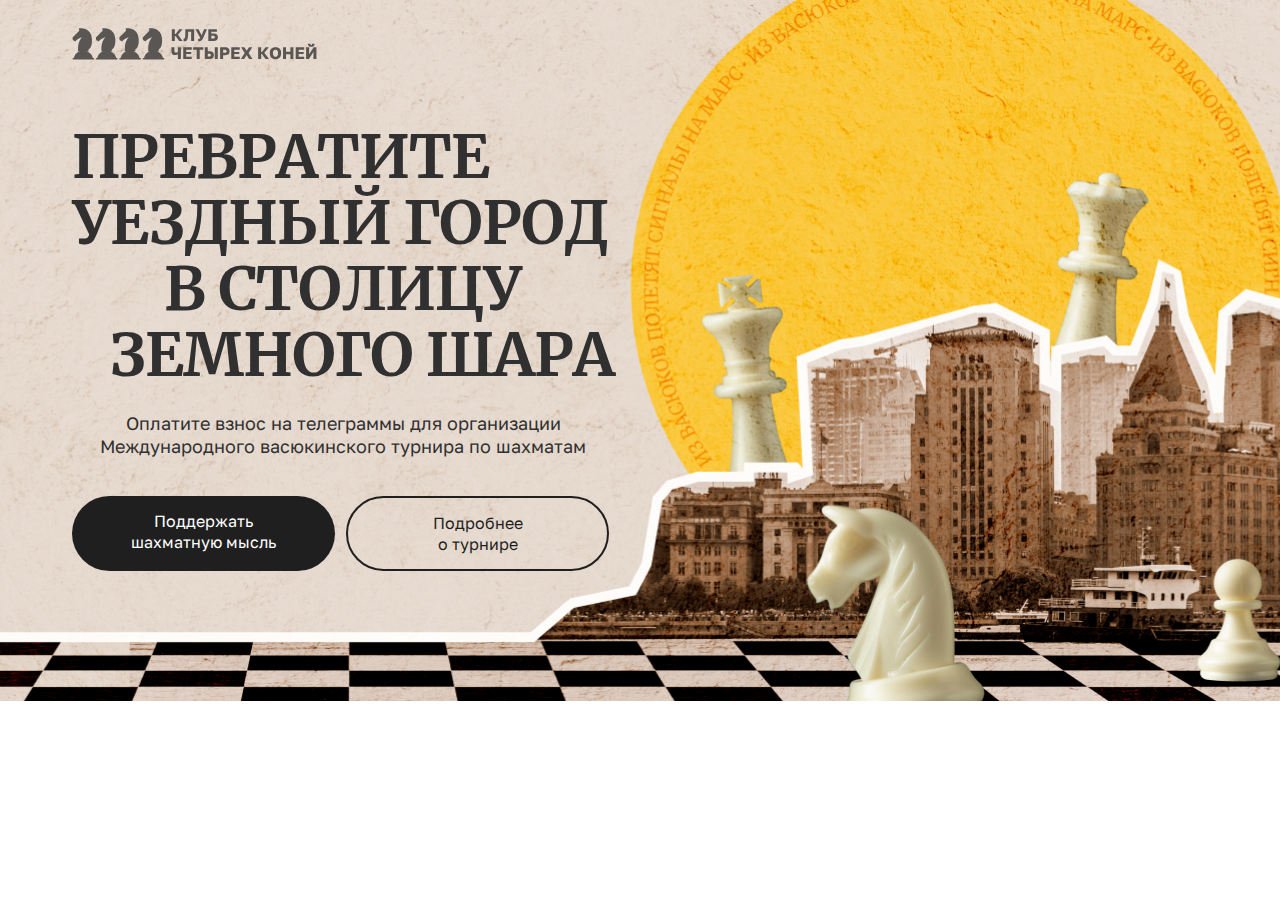
==== src/index.html @ bca8ee53 "Initial commit: project setup; Hero section developed" ====
<!doctype html>
<html lang="ru">
<head>
    <meta charset="UTF-8">
    <meta name="viewport"
          content="width=device-width, initial-scale=1.0">
    <meta http-equiv="X-UA-Compatible" content="ie=edge">
    <title>Клуб четырёх коней</title>

    <link rel="shortcut icon" href="./img/icons/favicon.ico" type="image/x-icon">
    <link rel="stylesheet" href="./css/normalize.css">
    <link rel="stylesheet" href="./css/style.css">
</head>
<body>
<main class="main">
    <section class="hero">
       <div class="container">
           <img class="hero__logo logo" src="./img/icons/logo.svg" alt="Логотип" width="246" height="36">

           <div class="hero__wrapper">
               <div class="hero__info">
                   <h1 class="hero__title">
                       Превратите уездный город<br><span class="hero__title_shift">в столицу<br>земного шара</span>
                   </h1>

                   <p class="hero__text">
                       Оплатите взнос на телеграммы для организации Международного васюкинского турнира по шахматам
                   </p>
               </div>

               <div class="hero__links">
                   <a href="#" class="btn btn_filled">
                       Поддержать шахматную мысль
                   </a>
                   <a href="#" class="btn btn_outlined">
                       Подробнее о турнире
                   </a>
               </div>
           </div>
       </div>
    </section>
    
    <section class="events"></section>
    
    <section class="plans"></section>
    
    <section class="participants"></section>
</main>

<footer class="footer"></footer>
</body>
</html>
---- src/css/style.css ----
/* ============================== VARIABLES ============================== */
:root {
    /* container */
    --container__max: 1366px;
    --container__padding: 72px;

    /* font */
    --font__fam: 'Golos Text';
    --font__size: 20px;
    --font__weight: 400;
    --line-height: 1.2;

    /* colors */
    --text_main: hsl(0, 0%, 19%);
    --black: hsl(0, 0%, 12%);
    --black_intense: hsl(0, 0%, 0%);
    --white: hsl(0, 0%, 100%);
    --yellow: hsl(44, 96%, 65%);
    --yellow_intense: hsl(44, 96%, 55%);

    /* transition */
    --short: .2s;
}


/* ============================== FONTS ============================== */
/* Golos Text */
@font-face {
    font-display: swap;
    font-family: 'Golos Text';
    font-style: normal;
    font-weight: 400;
    src: url('../fonts/GolosText_Regular.woff2') format('woff2');
}

@font-face {
    font-display: swap;
    font-family: 'Golos Text';
    font-style: normal;
    font-weight: 500;
    src: url('../fonts/GolosText_Medium.woff2') format('woff2');
}

@font-face {
    font-display: swap;
    font-family: 'Golos Text';
    font-style: normal;
    font-weight: 600;
    src: url('../fonts/GolosText_SemiBold.woff2') format('woff2');
}

@font-face {
    font-display: swap;
    font-family: 'Golos Text';
    font-style: normal;
    font-weight: 700;
    src: url('../fonts/GolosText_Bold.woff2') format('woff2');
}

/* Merriweather */
@font-face {
    font-display: swap;
    font-family: 'Merriweather';
    font-style: normal;
    font-weight: 400;
    src: url('../fonts/Merriweather_Regular.woff2') format('woff2');
}

@font-face {
    font-display: swap;
    font-family: 'Merriweather';
    font-style: normal;
    font-weight: 700;
    src: url('../fonts/Merriweather_Bold.woff2') format('woff2');
}


/* ============================== GENERAL ============================== */
html {
    -webkit-box-sizing: border-box;
    box-sizing: border-box;
    font-family: var(--font__fam), sans-serif, Arial;
    font-size: var(--font__size);
    font-weight: var(--font__weight);
    line-height: var(--line-height);
}

body {
    min-width: 320px;
    color: var(--text_main);
    background-color: var(--white);
}

h1,
p {
    margin-top: 0;
}

a {
    color: inherit;
    text-decoration: none;
}

img,
svg {
    max-width: 100%;
    height: auto;
}

*,
*::before,
*::after {
    box-sizing: border-box;
    -webkit-box-sizing: border-box;
}

::-moz-selection {
    background-color: var(--yellow);
}

::selection {
    background-color: var(--yellow);
}

.container {
    max-width: var(--container__max);
    margin: 0 auto;
    padding-left: var(--container__padding);
    padding-right: var(--container__padding);
}

.logo {
    display: block;
    width: 246px;
    height: 36px;
}

.btn {
    display: inline-block;
    max-width: 263px;
    border-radius: 66px;
    padding: 15px 49px;
    font-size: 16px;
    line-height: 1.3;
    text-align: center;
    transition: color var(--short) ease-in-out, background-color var(--short) ease-in-out;
    outline: none;
    cursor: pointer;
}

.btn_filled {
    color: var(--white);
    background-color: var(--black);
}

.btn_filled:focus-visible,
.btn_filled:hover {
    color: var(--black);
    background-color: var(--yellow);
}

.btn_filled:active {
    background-color: var(--yellow_intense);
}

.btn_outlined {
    border: 2px solid var(--black);
    color: var(--black);
    background-color: transparent;
}

.btn_outlined:focus-visible,
.btn_outlined:hover {
    color: var(--white);
    background-color: var(--black);
}

.btn_outlined:active {
    background-color: var(--black_intense);
}


/* ============================== HERO ============================== */
.hero {
    padding-top: 26px;
    padding-bottom: 130px;
    background: transparent url('../img/hero.jpeg') no-repeat center / cover;
}

.hero__logo {
    margin-bottom: 62px;
}

.hero__wrapper {
    max-width: 542px;
}

.hero__info {
    margin-bottom: 37px;
}

.hero__title {
    margin-bottom: 24px;
    font-family: 'Merriweather';
    font-size: 60px;
    line-height: 1.1;
    letter-spacing: -1px;
    text-transform: uppercase;
}

.hero__title_shift {
    display: flex;
    justify-content: end;
    text-indent: 55px;
}

.hero__text {
    font-size: 18px;
    line-height: 1.3;
    text-align: center;
}

.hero__links {
    display: flex;
    gap: 11px;
}
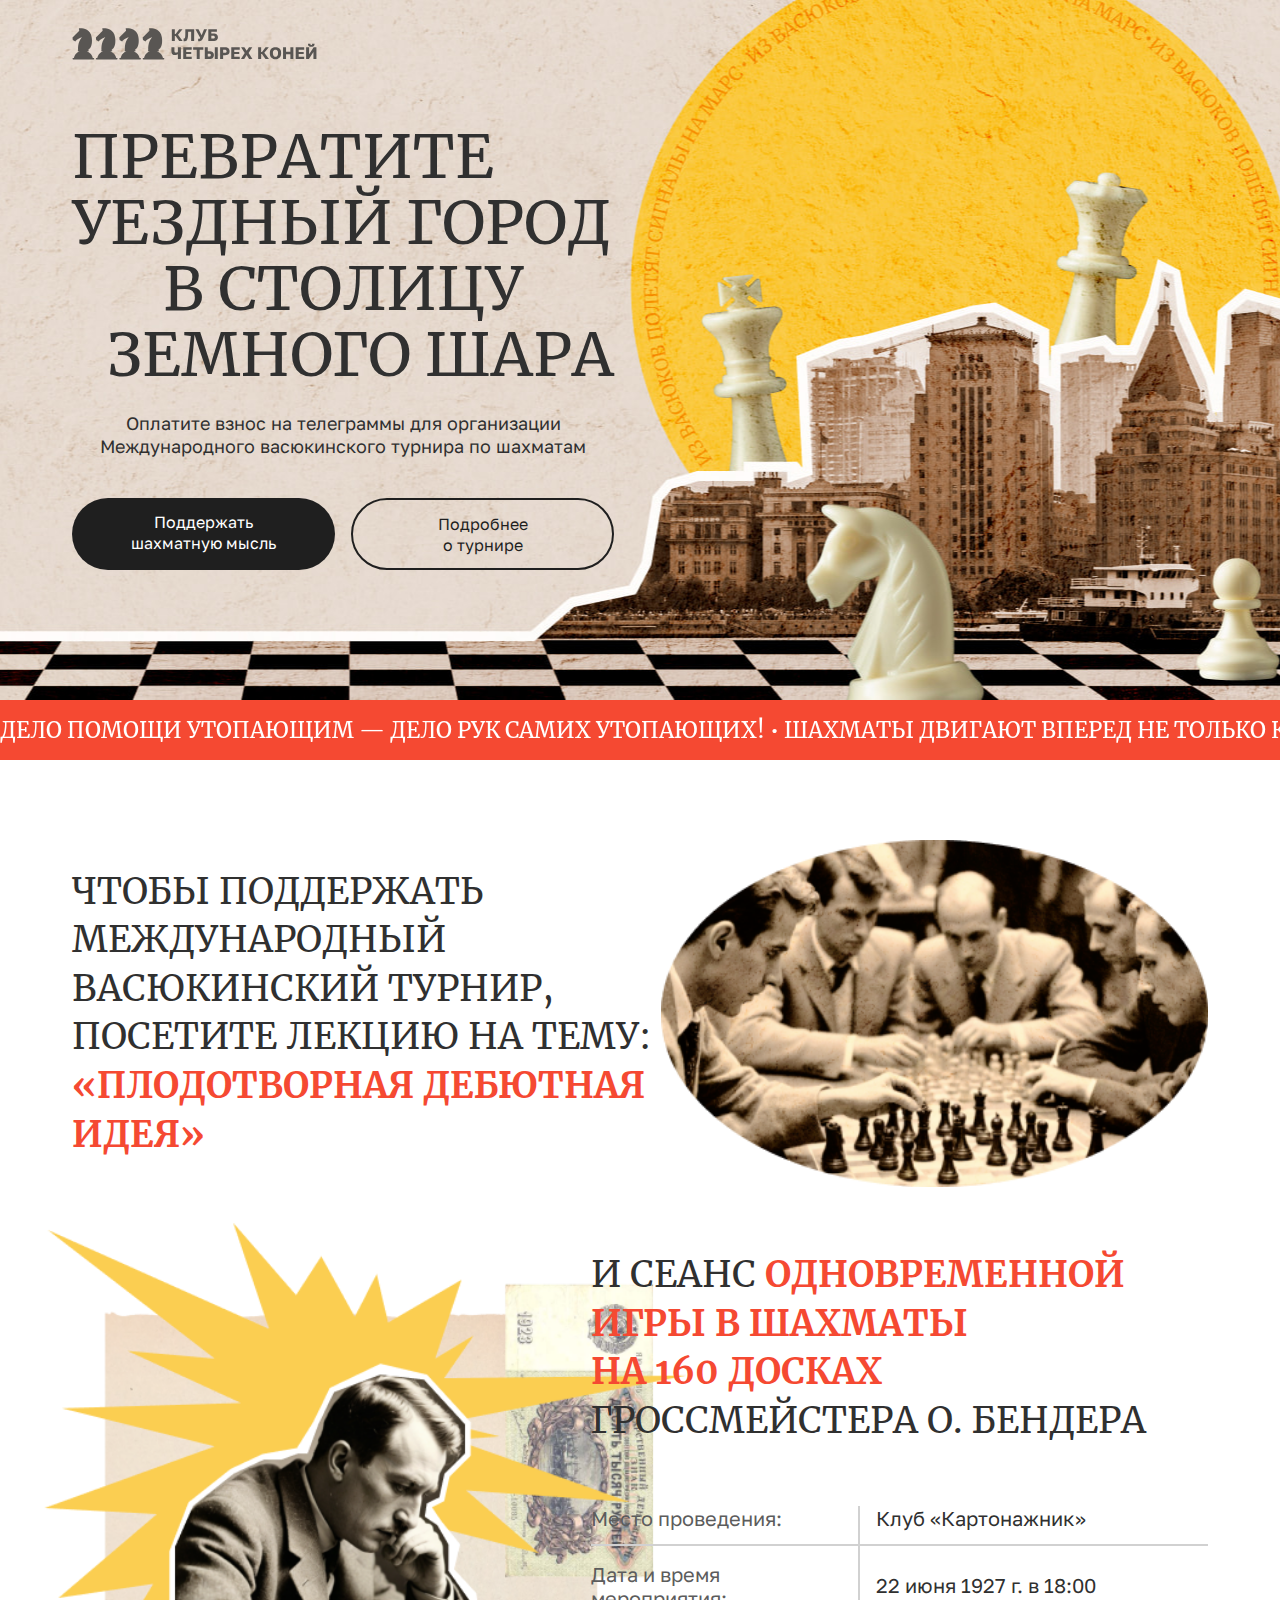
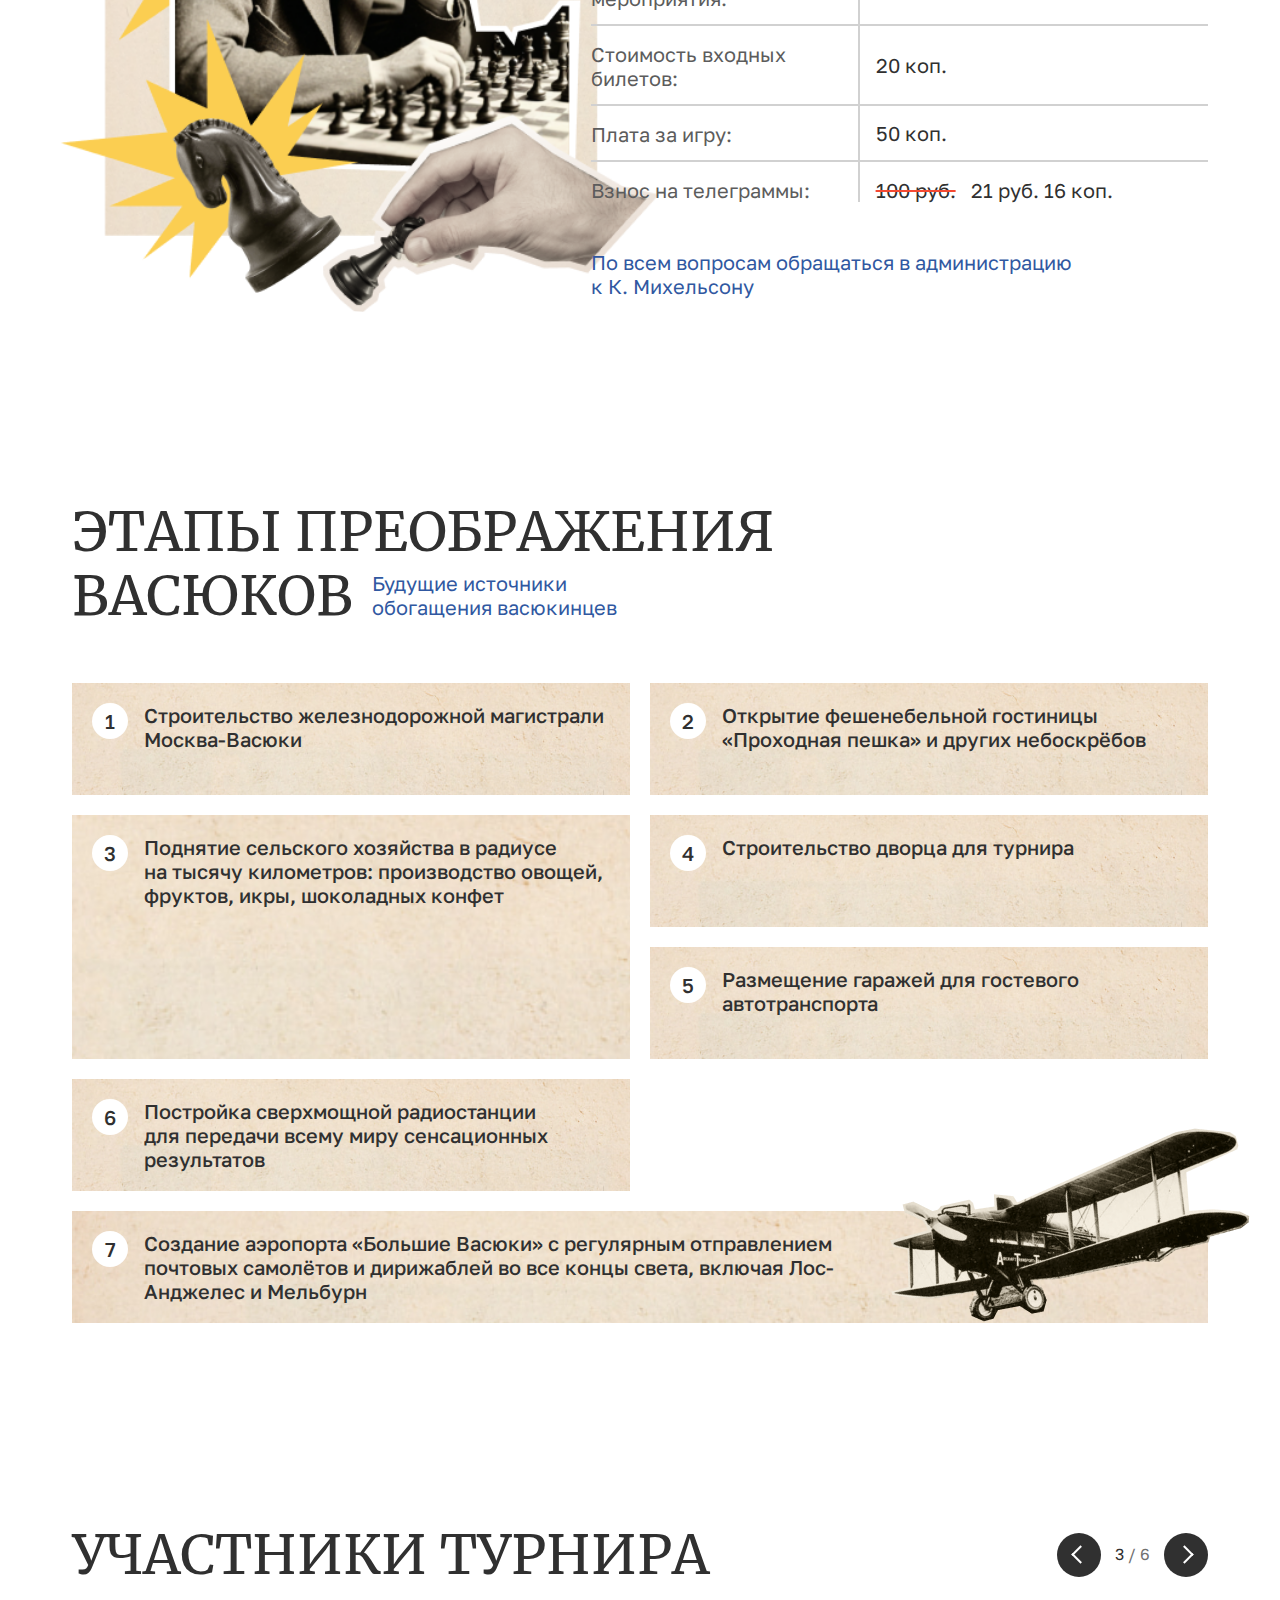
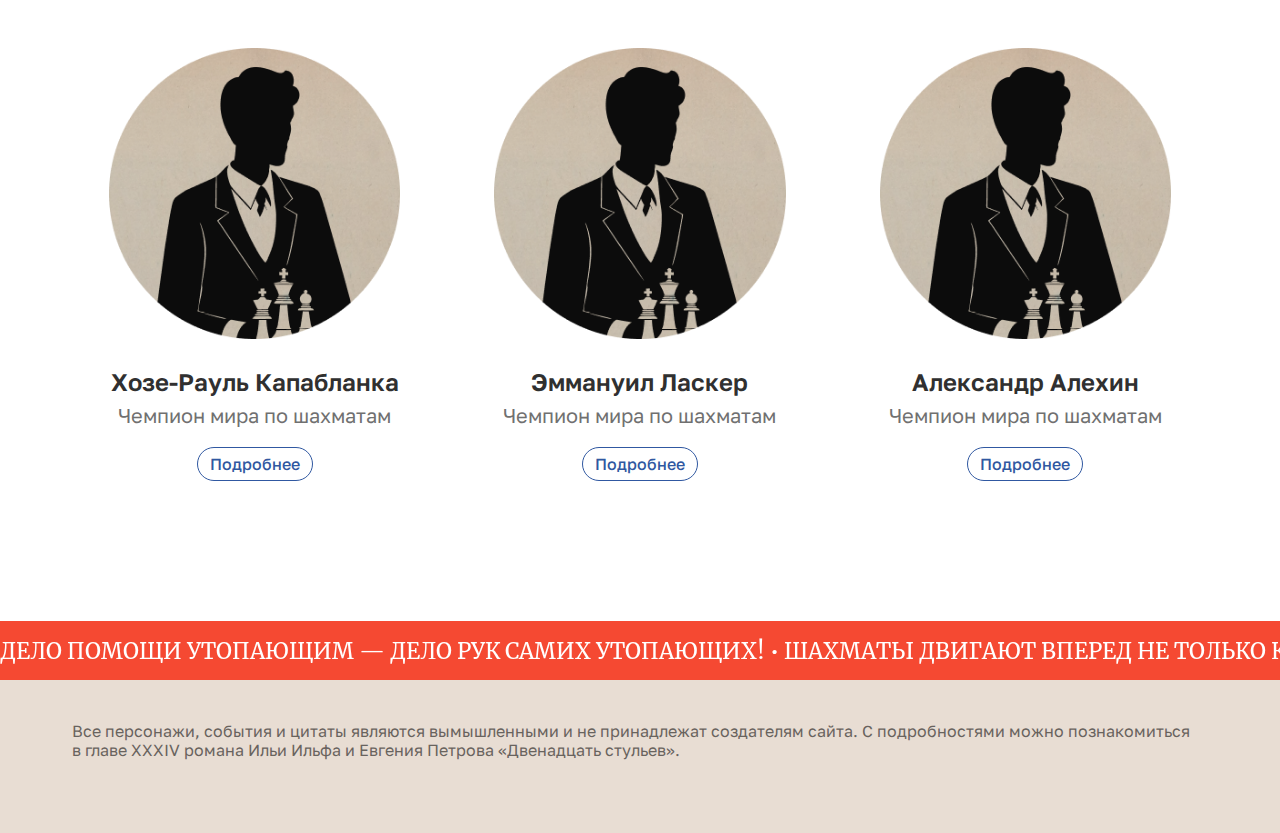
==== commit 156291eb: "desktop html prepared; some style improvements" ====
--- a/src/index.html
+++ b/src/index.html
@@ -10,6 +10,8 @@
     <link rel="shortcut icon" href="./img/icons/favicon.ico" type="image/x-icon">
     <link rel="stylesheet" href="./css/normalize.css">
     <link rel="stylesheet" href="./css/style.css">
+
+    <script src="slider.js" defer></script>
 </head>
 <body>
 <main class="main">
@@ -19,7 +21,7 @@
 
            <div class="hero__wrapper">
                <div class="hero__info">
-                   <h1 class="hero__title">
+                   <h1 class="hero__title heading-1">
                        Превратите уездный город<br><span class="hero__title_shift">в столицу<br>земного шара</span>
                    </h1>
 
@@ -39,14 +41,174 @@
            </div>
        </div>
     </section>
+
+    <section class="marquee">
+       <p class="marquee__content marquee__content-1">
+           Дело помощи утопающим — дело рук самих утопающих! &#8226; Шахматы двигают вперед не только культуру, но и экономику! &#8226; Лед тронулся, господа присяжные заседатели! &#8226;
+       </p>
+       <p class="marquee__content marquee__content-2">
+           Дело помощи утопающим — дело рук самих утопающих! &#8226; Шахматы двигают вперед не только культуру, но и экономику! &#8226; Лед тронулся, господа присяжные заседатели! &#8226;
+       </p>
+   </section>
+
+    <section class="events">
+        <div class="container">
+            <div class="events__item events__item-1">
+                <p class="events__text">
+                    Чтобы поддержать Международный васюкинский турнир,
+                    <span class="events__text_shift">посетите лекцию на тему: <span class="text_red">«Плодотворная дебютная идея»</span></span>
+                </p>
+            </div>
+        </div>
+
+        <div class="container">
+            <div class="events__item events__item-2">
+                <p class="events__text">
+                    и Сеанс <span class="text_red">одновременной игры в шахматы на 160 досках</span> гроссмейстера О. Бендера
+                </p>
+
+                <div class="events__table">
+                    <div class="events__table-row">
+                        <span class="events__table-row_left">Место проведения:</span>
+                        <span class="events__table-row_right">Клуб «Картонажник»</span>
+                    </div>
+                    <div class="events__table-row">
+                        <span class="events__table-row_left">Дата и время мероприятия:</span>
+                        <span class="events__table-row_right">22 июня 1927 г. в 18:00</span>
+                    </div>
+                    <div class="events__table-row">
+                        <span class="events__table-row_left">Стоимость входных билетов:</span>
+                        <span class="events__table-row_right">20 коп.</span>
+                    </div>
+                    <div class="events__table-row">
+                        <span class="events__table-row_left">Плата за игру:</span>
+                        <span class="events__table-row_right">50 коп.</span>
+                    </div>
+                    <div class="events__table-row">
+                        <span class="events__table-row_left">Взнос на телеграммы:</span>
+                        <span class="events__table-row_right">
+                            <span class="text_linethrough">100 руб.</span>
+                            21 руб. 16 коп.
+                        </span>
+                    </div>
+                </div>
+
+                <a class="events__link text_blue" href="#" target="_blank">
+                    По всем вопросам обращаться в администрацию к К. Михельсону
+                </a>
+            </div>
+        </div>
+    </section>
     
-    <section class="events"></section>
+    <section class="steps">
+        <div class="container">
+            <h2 class="steps__title heading-2">
+                Этапы преображения Васюков <span class="steps__subtitle text_blue">Будущие источники обогащения васюкинцев</span>
+            </h2>
+
+            <ol class="steps__list">
+                <li class="steps__list-item">
+                    <span class="steps__list-item_order">1</span>
+                    Строительство железнодорожной магистрали Москва-Васюки
+                </li>
+                <li class="steps__list-item">
+                    <span class="steps__list-item_order">2</span>
+                    Открытие фешенебельной гостиницы «Проходная пешка» и других небоскрёбов
+                </li>
+                <li class="steps__list-item">
+                    <span class="steps__list-item_order">3</span>
+                    Поднятие сельского хозяйства в радиусе на тысячу километров: производство овощей, фруктов, икры, шоколадных конфет
+                </li>
+                <li class="steps__list-item">
+                    <span class="steps__list-item_order">4</span>
+                    Строительство дворца для турнира
+                </li>
+                <li class="steps__list-item">
+                    <span class="steps__list-item_order">5</span>
+                    Размещение гаражей для гостевого автотранспорта
+                </li>
+                <li class="steps__list-item">
+                    <span class="steps__list-item_order">6</span>
+                    Постройка сверхмощной радиостанции для передачи всему миру сенсационных результатов
+                </li>
+                <li class="steps__list-item">
+                    <span class="steps__list-item_order">7</span>
+                    Создание аэропорта «Большие Васюки» с регулярным отправлением почтовых самолётов и дирижаблей во все концы света, включая Лос-Анджелес и Мельбурн
+                </li>
+            </ol>
+        </div>
+    </section>
     
-    <section class="plans"></section>
-    
-    <section class="participants"></section>
+    <section class="participants">
+        <div class="container">
+            <h2 class="participants__title heading-2">Участники турнира</h2>
+
+            <div class="participants__slider">
+                <div class="participants__slider-nav">
+                    <button class="participants__slider-prev nav-btn nav-btn_prev js-participants-prev" aria-label="К предыдущему слайду"></button>
+                    <span class="participants__slider-pagination js-slider-pagination">3 <span class="participants__slider-pagination_total">/ 6</span></span>
+                    <button class="participants__slider-next nav-btn nav-btn_next js-participants-next" aria-label="К следующему слайду"></button>
+                </div>
+
+                <div class="participants__slider-container js-participants-slider">
+                    <ul class="participants__slider-list">
+                        <li class="participants__slider-item">
+                            <picture>
+                                <source srcset="./img/participant-avatar.png" media="(max-width: 1920px)">
+                                <img class="participants__slider-img" src="./img/participant-avatar.png" alt="Хозе-Рауль Капабланка">
+                            </picture>
+                            <div class="participants__slider-info">
+                                <span class="participants__slider-name">Хозе-Рауль Капабланка</span>
+                                <span class="participants__slider-title">Чемпион мира по шахматам</span>
+                            </div>
+                            <a class="participants__slider-link" href="#" target="_blank">Подробнее</a>
+                        </li>
+
+                        <li class="participants__slider-item">
+                            <picture>
+                                <source srcset="./img/participant-avatar.png" media="(max-width: 1920px)">
+                                <img class="participants__slider-img" src="./img/participant-avatar.png" alt="Эммануил Ласкер">
+                            </picture>
+                            <div class="participants__slider-info">
+                                <span class="participants__slider-name">Эммануил Ласкер</span>
+                                <span class="participants__slider-title">Чемпион мира по шахматам</span>
+                            </div>
+                            <a class="participants__slider-link" href="#" target="_blank">Подробнее</a>
+                        </li>
+
+                        <li class="participants__slider-item">
+                            <picture>
+                                <source srcset="./img/participant-avatar.png" media="(max-width: 1920px)">
+                                <img class="participants__slider-img" src="./img/participant-avatar.png" alt="Александр Алехин">
+                            </picture>
+                            <div class="participants__slider-info">
+                                <span class="participants__slider-name">Александр Алехин</span>
+                                <span class="participants__slider-title">Чемпион мира по шахматам</span>
+                            </div>
+                            <a class="participants__slider-link" href="#" target="_blank">Подробнее</a>
+                        </li>
+                    </ul>
+                </div>
+            </div>
+        </div>
+    </section>
+
+    <section class="marquee">
+        <p class="marquee__content marquee__content-1">
+            Дело помощи утопающим — дело рук самих утопающих! &#8226; Шахматы двигают вперед не только культуру, но и экономику! &#8226; Лед тронулся, господа присяжные заседатели! &#8226;
+        </p>
+        <p class="marquee__content marquee__content-2">
+            Дело помощи утопающим — дело рук самих утопающих! &#8226; Шахматы двигают вперед не только культуру, но и экономику! &#8226; Лед тронулся, господа присяжные заседатели! &#8226;
+        </p>
+    </section>
 </main>
 
-<footer class="footer"></footer>
+<footer class="footer">
+    <div class="container">
+        <p class="footer__text">
+            Все персонажи, события и цитаты являются вымышленными и не принадлежат создателям сайта. С подробностями можно познакомиться в главе XXXIV романа Ильи Ильфа и Евгения Петрова «Двенадцать стульев».
+        </p>
+    </div>
+</footer>
 </body>
 </html>
--- a/src/css/style.css
+++ b/src/css/style.css
@@ -13,13 +13,24 @@
     /* colors */
     --text_main: hsl(0, 0%, 19%);
     --black: hsl(0, 0%, 12%);
-    --black_intense: hsl(0, 0%, 0%);
+    --black_active: hsl(0, 0%, 0%);
+    --gray: hsl(0, 0%, 36%);
+    --gray_lighter: hsl(0, 0%, 44%);
+    --gray_light: hsl(0, 0%, 82%);
+    --gray_lightest: hsl(0, 0%, 84%);
     --white: hsl(0, 0%, 100%);
+    --beige: hsl(29, 32%, 87%);
+    --beige_text: hsl(30, 5%, 39%);
     --yellow: hsl(44, 96%, 65%);
-    --yellow_intense: hsl(44, 96%, 55%);
+    --yellow_active: hsl(44, 96%, 55%);
+    --red: hsl(7, 91%, 58%);
+    --blue: hsl(219, 54%, 41%);
+    --blue_hover: hsl(219, 54%, 60%);
+    --blue_active: hsl(219, 54%, 20%);
 
     /* transition */
     --short: .2s;
+    --transition_btn: color var(--short) ease-in-out, background-color var(--short) ease-in-out;
 }
 
 
@@ -92,11 +103,15 @@
 }
 
 h1,
-p {
+h2,
+p,
+ol {
     margin-top: 0;
+    margin-bottom: 0;
 }
 
 a {
+    display: inline-block;
     color: inherit;
     text-decoration: none;
 }
@@ -105,6 +120,21 @@
 svg {
     max-width: 100%;
     height: auto;
+    object-fit: cover;
+}
+
+ul,
+ol {
+    margin: 0;
+    padding: 0;
+    list-style-type: none;
+}
+
+button {
+    display: inline-block;
+    border: none;
+    cursor: pointer;
+    outline: none;
 }
 
 *,
@@ -136,16 +166,13 @@
 }
 
 .btn {
-    display: inline-block;
     max-width: 263px;
     border-radius: 66px;
-    padding: 15px 49px;
+    padding: 14px 49px 13px;
     font-size: 16px;
     line-height: 1.3;
     text-align: center;
-    transition: color var(--short) ease-in-out, background-color var(--short) ease-in-out;
-    outline: none;
-    cursor: pointer;
+    transition: var(--transition_btn);
 }
 
 .btn_filled {
@@ -160,7 +187,7 @@
 }
 
 .btn_filled:active {
-    background-color: var(--yellow_intense);
+    background-color: var(--yellow_active);
 }
 
 .btn_outlined {
@@ -176,7 +203,84 @@
 }
 
 .btn_outlined:active {
-    background-color: var(--black_intense);
+    background-color: var(--black_active);
+}
+
+.heading-1,
+.heading-2 {
+    font-family: 'Merriweather';
+    font-weight: 400;
+    text-transform: uppercase;
+}
+
+.heading-1 {
+    font-size: 60px;
+    line-height: 1.1;
+}
+
+.heading-2 {
+    font-size: 54px;
+}
+
+.text_red {
+    font-weight: 700;
+    color: var(--red);
+}
+
+.text_blue {
+    color: var(--blue);
+}
+
+.text_linethrough {
+    display: inline-block;
+    margin-right: 10px;
+    text-decoration: var(--red) line-through;
+}
+
+.nav-btn {
+    position: relative;
+    flex-shrink: 0;
+    width: 44px;
+    height: 44px;
+    border-radius: 50%;
+    background-color: var(--text_main);
+    transition: background-color var(--short) ease-in;
+}
+
+.nav-btn::before {
+    content: '';
+    position: absolute;
+    top: calc(50% - 13px / 2);
+    width: 13px;
+    height: 13px;
+    transform: rotate(45deg);
+    transform-origin: center;
+}
+
+.nav-btn_prev::before {
+    left: calc(54% - 13px / 2);
+    border-left: 2px solid var(--white);
+    border-bottom: 2px solid var(--white);
+}
+
+.nav-btn_next::before {
+    left: calc(46% - 13px / 2);
+    border-top: 2px solid var(--white);
+    border-right: 2px solid var(--white);
+}
+
+.nav-btn:focus-visible,
+.nav-btn:hover {
+    background-color: var(--yellow);
+}
+
+.nav-btn:active {
+    background-color: var(--yellow_active);
+}
+
+.nav-btn_disabled {
+    background-color: var(--gray_lightest);
+    cursor: auto;
 }
 
 
@@ -196,22 +300,17 @@
 }
 
 .hero__info {
-    margin-bottom: 37px;
+    margin-bottom: 39px;
 }
 
 .hero__title {
     margin-bottom: 24px;
-    font-family: 'Merriweather';
-    font-size: 60px;
-    line-height: 1.1;
-    letter-spacing: -1px;
-    text-transform: uppercase;
 }
 
 .hero__title_shift {
     display: flex;
     justify-content: end;
-    text-indent: 55px;
+    text-indent: 57px;
 }
 
 .hero__text {
@@ -222,5 +321,329 @@
 
 .hero__links {
     display: flex;
-    gap: 11px;
-}
+    gap: 16px;
+}
+
+
+/* ============================== MARQUEE ============================== */
+.marquee {
+    display: flex;
+    width: 100vw;
+    max-width: 100%;
+    padding-top: 18px;
+    padding-bottom: 17px;
+    background-color: var(--red);
+    overflow-x: hidden;
+}
+
+.marquee__content {
+    font-family: 'Merriweather';
+    font-size: 22px;
+    line-height: 1.1;
+    color: var(--white);
+    white-space: nowrap;
+    will-change: transform;
+    text-transform: uppercase;
+}
+
+.marquee__content::after {
+    content: 'Дело помощи утопающим — дело рук самих утопающих! • Шахматы двигают вперед не только культуру, но и экономику! • Лед тронулся, господа присяжные заседатели! •';
+}
+
+.marquee__content-1 {
+    animation: marquee1 50s linear infinite;
+    animation-delay: -60s;
+}
+
+.marquee__content-2 {
+    animation: marquee2 50s linear infinite;
+    animation-delay: -50s;
+}
+
+/* TODO настроить анимацию */
+/*@keyframes marquee1 {*/
+/*    0% {*/
+/*        transform: translateX(100%);*/
+/*    }*/
+/*    100% {*/
+/*        transform: translateX(-100%);*/
+/*    }*/
+/*}*/
+
+/*@keyframes marquee2 {*/
+/*    0% {*/
+/*        transform: translateX(0%);*/
+/*    }*/
+/*    100% {*/
+/*        transform: translateX(-200%);*/
+/*    }*/
+/*}*/
+
+
+/* ============================== EVENTS ============================== */
+.events {
+    padding-top: 80px;
+    padding-bottom: 94px;
+}
+
+.events .container:nth-child(1) {
+    margin-bottom: 36px;
+}
+
+.events .container:nth-child(2) {
+    padding-left: 44px;
+}
+
+.events__item-1 {
+    padding-top: 28px;
+    padding-right: 458px;
+    padding-bottom: 28px;
+    background: transparent url('../img/event-1.png') no-repeat right center / contain;
+}
+
+.events__item-2 {
+    padding-top: 28px;
+    padding-left: 547px;
+    padding-bottom: 14px;
+    background: transparent url('../img/event-2.png') no-repeat left center / contain;
+}
+
+.events__item-2 .events__text {
+    margin-bottom: 60px;
+}
+
+.events__text {
+    font-family: 'Merriweather';
+    font-size: 36px;
+    line-height: 1.35;
+    text-transform: uppercase;
+}
+
+.events__table {
+    margin-bottom: 48px;
+}
+
+.events__table-row {
+    display: flex;
+    align-items: center;
+    border-bottom: 2px solid var(--gray_light);
+}
+
+.events__table-row:first-child {
+    align-items: flex-start;
+}
+
+.events__table-row:last-child {
+    align-items: flex-end;
+    border-bottom: none;
+}
+
+.events__table-row_left {
+    display: inline-block;
+    width: 306px;
+    border-right: 2px solid var(--gray_light);
+    padding-top: 16px;
+    padding-bottom: 14px;
+    padding-right: 16px;
+    color: var(--gray);
+}
+
+.events__table-row:first-child .events__table-row_left {
+    padding-top: 0;
+}
+
+.events__table-row:last-child .events__table-row_left {
+    padding-bottom: 0;
+}
+
+.events__table-row_right {
+    width: 398px;
+    padding-left: 16px;
+}
+
+.events__link {
+    transition: color var(--short) ease-in-out;
+}
+
+.events__link:focus-visible,
+.events__link:hover {
+    color: var(--blue_hover);
+}
+
+.events__link:active {
+    color: var(--blue_active);
+}
+
+
+/* ============================== PLANS ============================== */
+.steps {
+    padding-top: 94px;
+    padding-bottom: 100px;
+}
+
+.steps__title {
+    max-width: 806px;
+    margin-bottom: 54px;
+}
+
+.steps__subtitle {
+    display: inline-block;
+    max-width: 280px;
+    padding-left: 6px;
+    font-family: var(--font__fam), sans-serif;
+    font-size: 20px;
+    font-weight: 400;
+    text-transform: initial;
+}
+
+.steps__list {
+    display: grid;
+    grid-template-columns: repeat(auto-fill, minmax(394px, 1fr));
+    grid-template-rows: repeat(3, minmax(112px, auto));
+    gap: 20px;
+    list-style-type: none;
+    padding: 0;
+}
+
+.steps__list-item {
+    display: flex;
+    gap: 16px;
+    padding: 20px;
+    font-weight: 500;
+    background: transparent url('../img/text-background.jpeg') no-repeat center / cover;
+}
+
+.steps__list-item:nth-child(3) {
+    grid-row: span 2;
+}
+
+.steps__list-item:nth-child(7) {
+    grid-column: span 2;
+    padding-right: 290px;
+    position: relative;
+}
+
+.steps__list-item:nth-child(7)::after {
+    position: absolute;
+    content: '';
+    top: -98px;
+    right: -63px;
+    width: 401px;
+    height: 236px;
+    background: transparent url('../img/aircraft.png') no-repeat center / contain;
+}
+
+.steps__list-item_order {
+    display: flex;
+    align-items: center;
+    justify-content: center;
+    flex-shrink: 0;
+    min-width: 36px;
+    height: 36px;
+    border-radius: 50%;
+    background-color: var(--white);
+}
+
+
+/* ============================== PARTICIPANTS ============================== */
+.participants {
+    padding-top: 100px;
+    padding-bottom: 140px;
+}
+
+.participants__title {
+    margin-bottom: 60px;
+}
+
+.participants__slider {
+    position: relative;
+}
+
+.participants__slider-nav {
+    position: absolute;
+    top: -115px;
+    right: 0;
+    display: flex;
+    align-items: center;
+    column-gap: 14px;
+}
+
+.participants__slider-pagination {
+    font-size: 16px;
+}
+
+.participants__slider-pagination_total {
+    color: var(--gray_lighter);
+}
+
+.participants__slider-list {
+    display: flex;
+    column-gap: 20px;
+}
+
+.participants__slider-item {
+    display: flex;
+    flex-direction: column;
+    align-items: center;
+    width: 394px;
+    height: 100%;
+    padding-left: 37px;
+    padding-right: 37px;
+}
+
+.participants__slider-img {
+    margin-bottom: 25px;
+    font-size: 0;
+}
+
+.participants__slider-info {
+    display: flex;
+    flex-direction: column;
+    align-items: center;
+    margin-bottom: 20px;
+    text-align: center;
+}
+
+.participants__slider-name {
+    margin-bottom: 6px;
+    font-size: 24px;
+    font-weight: 600;
+}
+
+.participants__slider-title {
+    color: var(--gray_lighter);
+}
+
+.participants__slider-link {
+    border: 1px solid var(--blue);
+    border-radius: 62px;
+    padding: 8px 12px 8px;
+    font-size: 16px;
+    font-weight: 500;
+    line-height: 1;
+    color: var(--blue);
+    transition: var(--transition_btn);
+}
+
+.participants__slider-link:focus-visible,
+.participants__slider-link:hover {
+    color: var(--white);
+    background-color: var(--blue);
+}
+
+.participants__slider-link:active {
+    background-color: var(--blue_active);
+}
+
+
+/* ============================== FOOTER ============================== */
+.footer {
+    padding-top: 42px;
+    padding-bottom: 72px;
+    background-color: var(--beige);
+}
+
+.footer__text {
+    font-size: 16px;
+    color: var(--beige_text);
+}
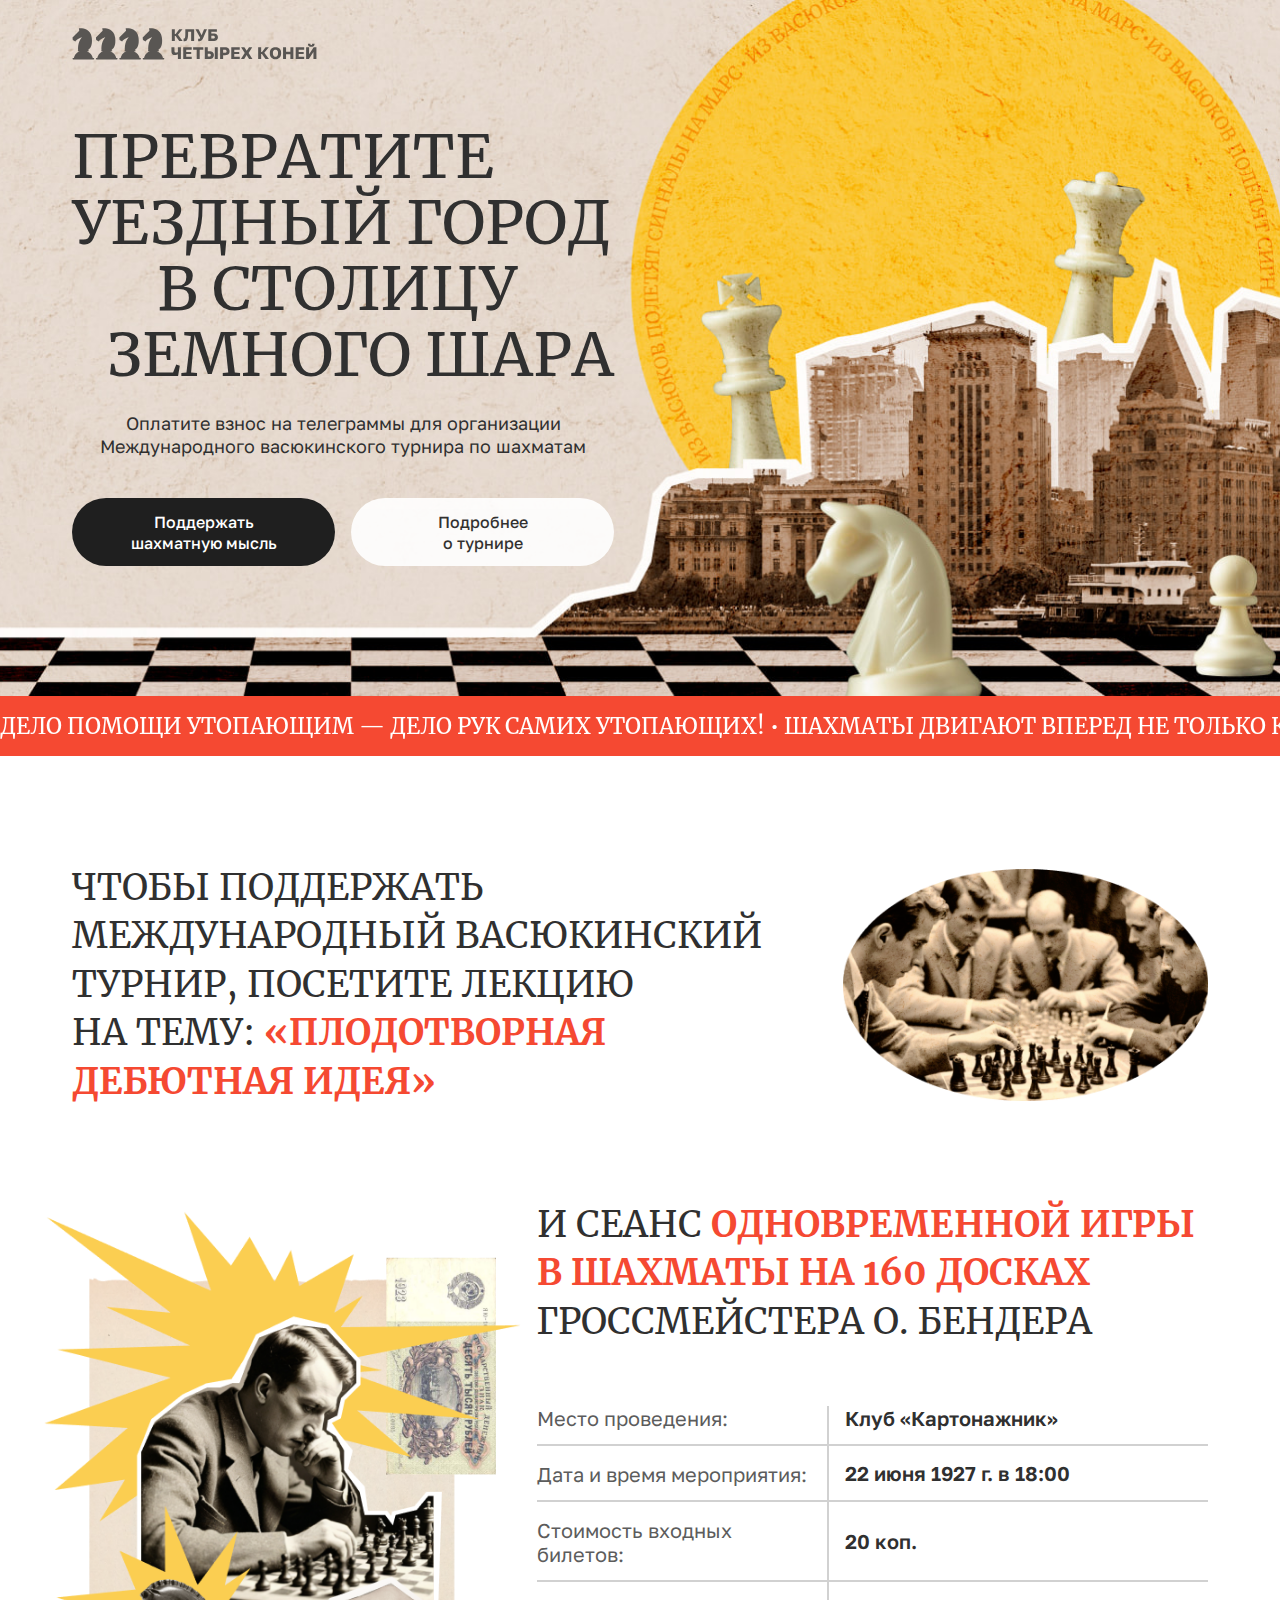
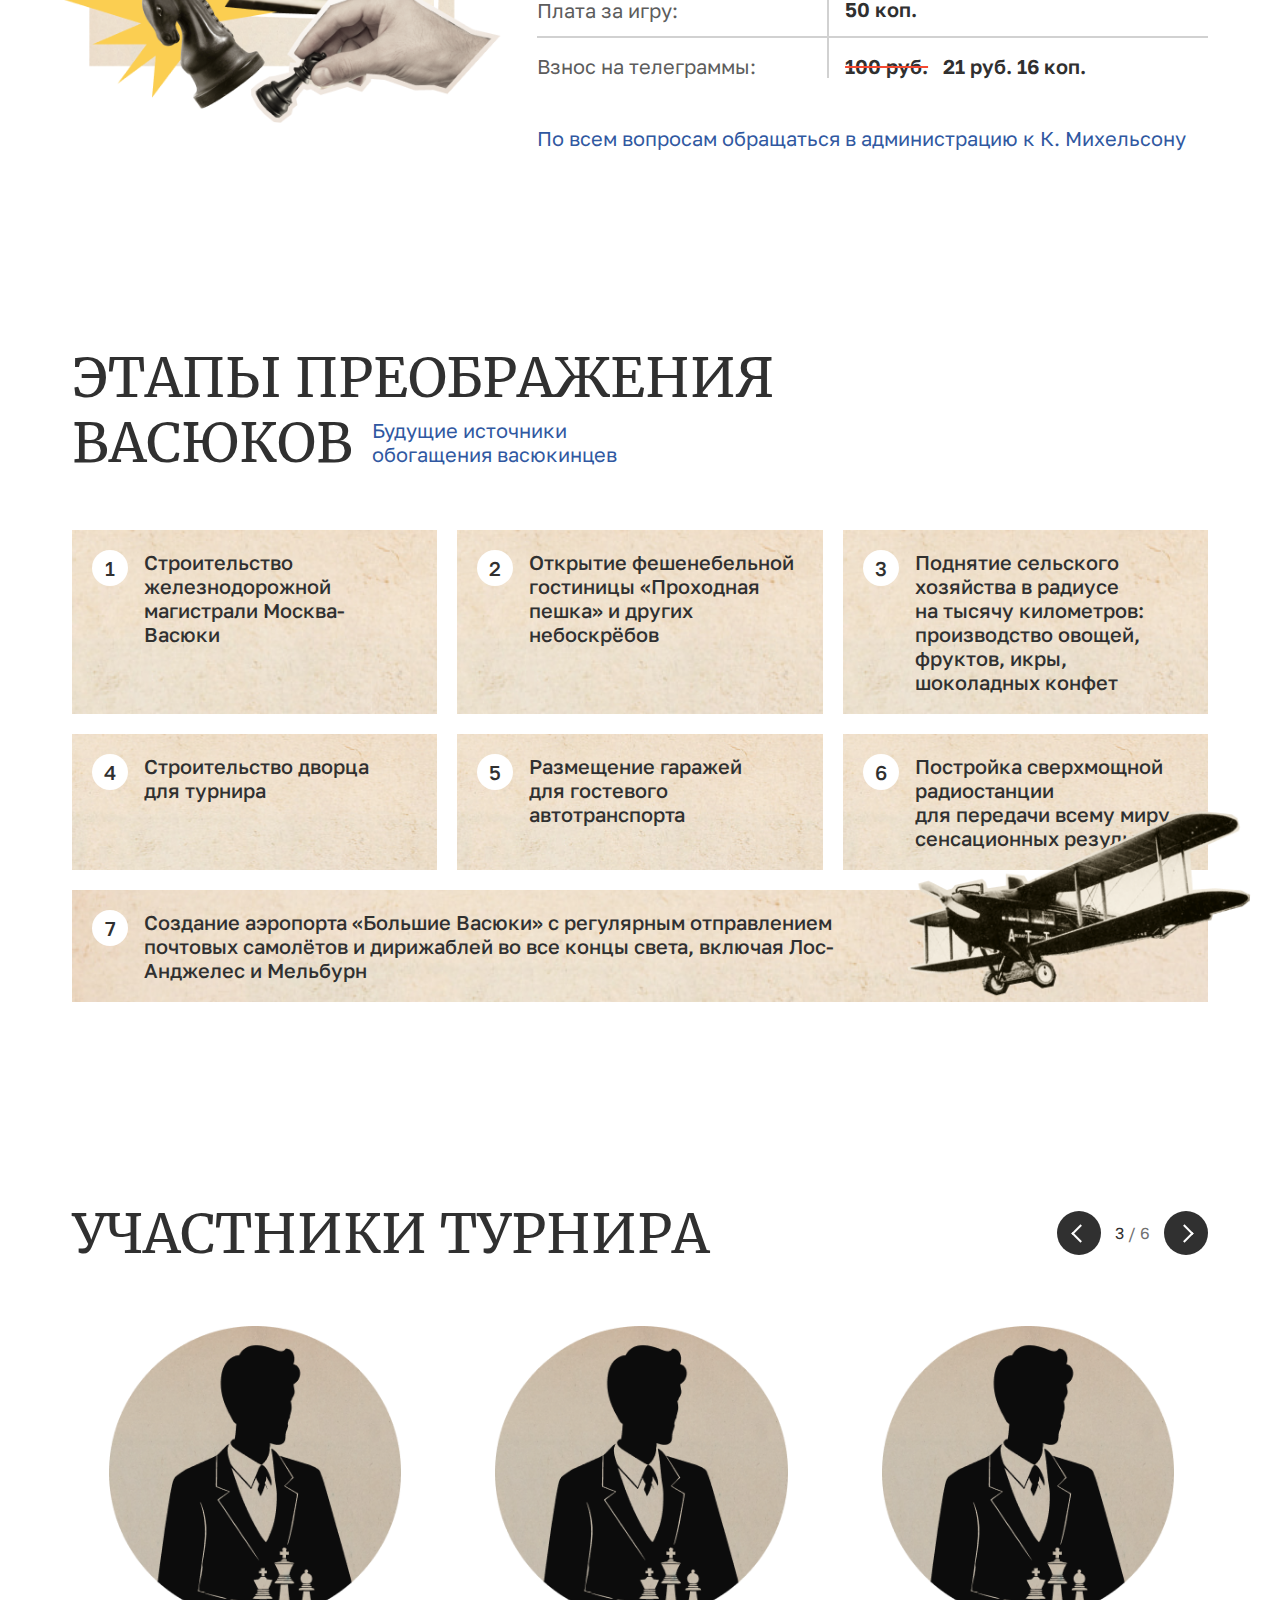
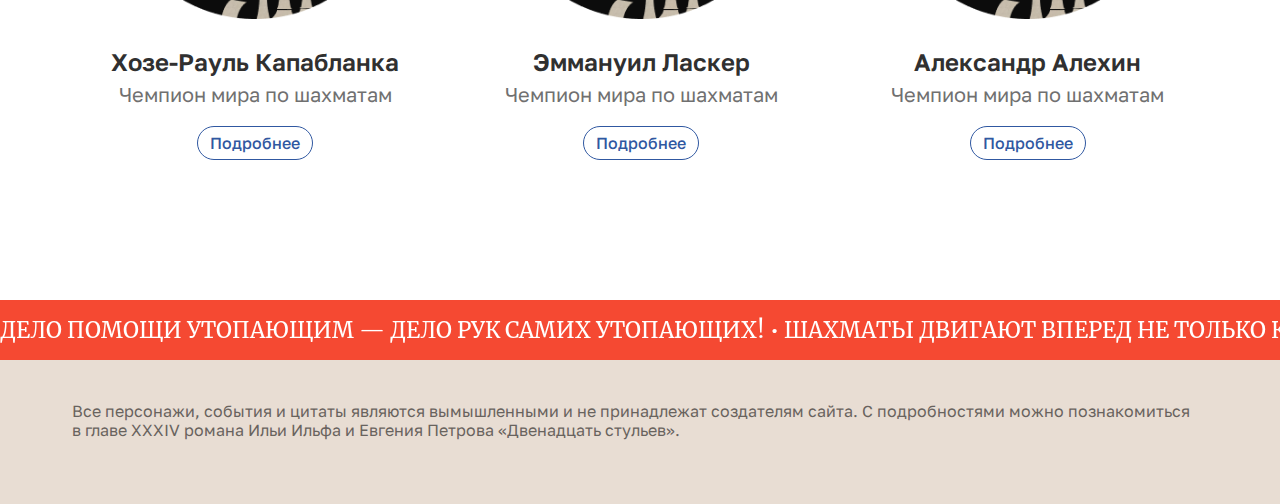
==== commit 35f8401a: "project completed" ====
--- a/src/index.html
+++ b/src/index.html
@@ -11,7 +11,8 @@
     <link rel="stylesheet" href="./css/normalize.css">
     <link rel="stylesheet" href="./css/style.css">
 
-    <script src="slider.js" defer></script>
+    <script src="./js/stagesSlider.js" defer></script>
+    <script src="./js/participantsSlider.js" defer></script>
 </head>
 <body>
 <main class="main">
@@ -31,10 +32,10 @@
                </div>
 
                <div class="hero__links">
-                   <a href="#" class="btn btn_filled">
+                   <a href="#events" class="btn btn_filled">
                        Поддержать шахматную мысль
                    </a>
-                   <a href="#" class="btn btn_outlined">
+                   <a href="#participants" class="btn btn_outlined">
                        Подробнее о турнире
                    </a>
                </div>
@@ -42,165 +43,269 @@
        </div>
     </section>
 
-    <section class="marquee">
-       <p class="marquee__content marquee__content-1">
+    <aside class="marquee">
+       <p class="marquee__content">
            Дело помощи утопающим — дело рук самих утопающих! &#8226; Шахматы двигают вперед не только культуру, но и экономику! &#8226; Лед тронулся, господа присяжные заседатели! &#8226;
        </p>
-       <p class="marquee__content marquee__content-2">
+       <p class="marquee__content">
            Дело помощи утопающим — дело рук самих утопающих! &#8226; Шахматы двигают вперед не только культуру, но и экономику! &#8226; Лед тронулся, господа присяжные заседатели! &#8226;
        </p>
-   </section>
-
-    <section class="events">
+       <p class="marquee__content">
+           Дело помощи утопающим — дело рук самих утопающих! &#8226; Шахматы двигают вперед не только культуру, но и экономику! &#8226; Лед тронулся, господа присяжные заседатели! &#8226;
+       </p>
+   </aside>
+
+    <section class="events" id="events">
         <div class="container">
             <div class="events__item events__item-1">
-                <p class="events__text">
-                    Чтобы поддержать Международный васюкинский турнир,
-                    <span class="events__text_shift">посетите лекцию на тему: <span class="text_red">«Плодотворная дебютная идея»</span></span>
-                </p>
+                <div class="events__info events__info-1">
+                    <p class="events__text">
+                        Чтобы поддержать Международный васюкинский турнир,
+                        <span class="events__text_shift">посетите лекцию на тему: <span class="text_red">«Плодотворная дебютная идея»</span></span>
+                    </p>
+                </div>
+                <div class="events__img events__img-1"></div>
             </div>
         </div>
 
         <div class="container">
             <div class="events__item events__item-2">
-                <p class="events__text">
-                    и Сеанс <span class="text_red">одновременной игры в шахматы на 160 досках</span> гроссмейстера О. Бендера
-                </p>
-
-                <div class="events__table">
-                    <div class="events__table-row">
-                        <span class="events__table-row_left">Место проведения:</span>
-                        <span class="events__table-row_right">Клуб «Картонажник»</span>
+                <div class="events__img events__img-2"></div>
+                <div class="events__info events__info-2">
+                    <p class="events__text">
+                        и Сеанс <span class="text_red">одновременной игры в шахматы на 160 досках</span> гроссмейстера О. Бендера
+                    </p>
+
+                    <div class="events__table">
+                        <div class="events__table-row">
+                            <span class="events__table-row_left">Место проведения:</span>
+                            <span class="events__table-row_right">Клуб «Картонажник»</span>
+                        </div>
+                        <div class="events__table-row">
+                            <span class="events__table-row_left">Дата и время мероприятия:</span>
+                            <time class="events__table-row_right" datetime="1927-06-22T18:00">22 июня 1927 г. в 18:00</time>
+                        </div>
+                        <div class="events__table-row">
+                            <span class="events__table-row_left">Стоимость входных билетов:</span>
+                            <span class="events__table-row_right">20 коп.</span>
+                        </div>
+                        <div class="events__table-row">
+                            <span class="events__table-row_left">Плата за игру:</span>
+                            <span class="events__table-row_right">50 коп.</span>
+                        </div>
+                        <div class="events__table-row">
+                            <span class="events__table-row_left">Взнос на телеграммы:</span>
+                            <span class="events__table-row_right">
+                                <span class="text_linethrough">100 руб.</span>
+                                21 руб. 16 коп.
+                            </span>
+                        </div>
                     </div>
-                    <div class="events__table-row">
-                        <span class="events__table-row_left">Дата и время мероприятия:</span>
-                        <span class="events__table-row_right">22 июня 1927 г. в 18:00</span>
-                    </div>
-                    <div class="events__table-row">
-                        <span class="events__table-row_left">Стоимость входных билетов:</span>
-                        <span class="events__table-row_right">20 коп.</span>
-                    </div>
-                    <div class="events__table-row">
-                        <span class="events__table-row_left">Плата за игру:</span>
-                        <span class="events__table-row_right">50 коп.</span>
-                    </div>
-                    <div class="events__table-row">
-                        <span class="events__table-row_left">Взнос на телеграммы:</span>
-                        <span class="events__table-row_right">
-                            <span class="text_linethrough">100 руб.</span>
-                            21 руб. 16 коп.
-                        </span>
-                    </div>
+
+                    <a class="events__link text_blue" href="#" target="_blank">
+                        По всем вопросам обращаться в администрацию к К. Михельсону
+                    </a>
                 </div>
-
-                <a class="events__link text_blue" href="#" target="_blank">
-                    По всем вопросам обращаться в администрацию к К. Михельсону
-                </a>
             </div>
         </div>
     </section>
     
-    <section class="steps">
+    <section class="stages">
         <div class="container">
-            <h2 class="steps__title heading-2">
-                Этапы преображения Васюков <span class="steps__subtitle text_blue">Будущие источники обогащения васюкинцев</span>
+            <h2 class="stages__title heading-2">
+                Этапы преображения Васюков <span class="stages__subtitle text_blue">Будущие источники обогащения васюкинцев</span>
             </h2>
 
-            <ol class="steps__list">
-                <li class="steps__list-item">
-                    <span class="steps__list-item_order">1</span>
+            <ol class="stages__list stages__list_desktop">
+                <li class="stages__item">
+                    <span class="stages__item_order">1</span>
                     Строительство железнодорожной магистрали Москва-Васюки
                 </li>
-                <li class="steps__list-item">
-                    <span class="steps__list-item_order">2</span>
+                <li class="stages__item">
+                    <span class="stages__item_order">2</span>
                     Открытие фешенебельной гостиницы «Проходная пешка» и других небоскрёбов
                 </li>
-                <li class="steps__list-item">
-                    <span class="steps__list-item_order">3</span>
+                <li class="stages__item">
+                    <span class="stages__item_order">3</span>
                     Поднятие сельского хозяйства в радиусе на тысячу километров: производство овощей, фруктов, икры, шоколадных конфет
                 </li>
-                <li class="steps__list-item">
-                    <span class="steps__list-item_order">4</span>
+                <li class="stages__item">
+                    <span class="stages__item_order">4</span>
                     Строительство дворца для турнира
                 </li>
-                <li class="steps__list-item">
-                    <span class="steps__list-item_order">5</span>
+                <li class="stages__item">
+                    <span class="stages__item_order">5</span>
                     Размещение гаражей для гостевого автотранспорта
                 </li>
-                <li class="steps__list-item">
-                    <span class="steps__list-item_order">6</span>
+                <li class="stages__item">
+                    <span class="stages__item_order">6</span>
                     Постройка сверхмощной радиостанции для передачи всему миру сенсационных результатов
                 </li>
-                <li class="steps__list-item">
-                    <span class="steps__list-item_order">7</span>
+                <li class="stages__item">
+                    <span class="stages__item_order">7</span>
                     Создание аэропорта «Большие Васюки» с регулярным отправлением почтовых самолётов и дирижаблей во все концы света, включая Лос-Анджелес и Мельбурн
                 </li>
             </ol>
-        </div>
-    </section>
-    
-    <section class="participants">
-        <div class="container">
-            <h2 class="participants__title heading-2">Участники турнира</h2>
-
-            <div class="participants__slider">
-                <div class="participants__slider-nav">
-                    <button class="participants__slider-prev nav-btn nav-btn_prev js-participants-prev" aria-label="К предыдущему слайду"></button>
-                    <span class="participants__slider-pagination js-slider-pagination">3 <span class="participants__slider-pagination_total">/ 6</span></span>
-                    <button class="participants__slider-next nav-btn nav-btn_next js-participants-next" aria-label="К следующему слайду"></button>
-                </div>
-
-                <div class="participants__slider-container js-participants-slider">
-                    <ul class="participants__slider-list">
-                        <li class="participants__slider-item">
-                            <picture>
-                                <source srcset="./img/participant-avatar.png" media="(max-width: 1920px)">
-                                <img class="participants__slider-img" src="./img/participant-avatar.png" alt="Хозе-Рауль Капабланка">
-                            </picture>
-                            <div class="participants__slider-info">
-                                <span class="participants__slider-name">Хозе-Рауль Капабланка</span>
-                                <span class="participants__slider-title">Чемпион мира по шахматам</span>
-                            </div>
-                            <a class="participants__slider-link" href="#" target="_blank">Подробнее</a>
-                        </li>
-
-                        <li class="participants__slider-item">
-                            <picture>
-                                <source srcset="./img/participant-avatar.png" media="(max-width: 1920px)">
-                                <img class="participants__slider-img" src="./img/participant-avatar.png" alt="Эммануил Ласкер">
-                            </picture>
-                            <div class="participants__slider-info">
-                                <span class="participants__slider-name">Эммануил Ласкер</span>
-                                <span class="participants__slider-title">Чемпион мира по шахматам</span>
-                            </div>
-                            <a class="participants__slider-link" href="#" target="_blank">Подробнее</a>
-                        </li>
-
-                        <li class="participants__slider-item">
-                            <picture>
-                                <source srcset="./img/participant-avatar.png" media="(max-width: 1920px)">
-                                <img class="participants__slider-img" src="./img/participant-avatar.png" alt="Александр Алехин">
-                            </picture>
-                            <div class="participants__slider-info">
-                                <span class="participants__slider-name">Александр Алехин</span>
-                                <span class="participants__slider-title">Чемпион мира по шахматам</span>
-                            </div>
-                            <a class="participants__slider-link" href="#" target="_blank">Подробнее</a>
-                        </li>
-                    </ul>
+
+            <div class="stages__slider">
+                <ol class="stages__list stages__list_mobile js-stages-list">
+                    <li class="stages__item active js-stages-slide">
+                        <div class="stages__item_wrap">
+                            <span class="stages__item_order">1</span>
+                            Строительство железнодорожной магистрали Москва-Васюки
+                        </div>
+                        <div class="stages__item_wrap">
+                            <span class="stages__item_order">2</span>
+                            Открытие фешенебельной гостиницы «Проходная пешка» и других небоскрёбов
+                        </div>
+                    </li>
+                    <li class="stages__item js-stages-slide">
+                        <div class="stages__item_wrap">
+                            <span class="stages__item_order">3</span>
+                            Поднятие сельского хозяйства в радиусе на тысячу километров: производство овощей, фруктов, икры, шоколадных конфет
+                        </div>
+                    </li>
+                    <li class="stages__item js-stages-slide">
+                        <div class="stages__item_wrap">
+                            <span class="stages__item_order">4</span>
+                            Строительство дворца для турнира
+                        </div>
+
+                        <div class="stages__item_wrap">
+                            <span class="stages__item_order">5</span>
+                            Размещение гаражей для гостевого автотранспорта
+                        </div>
+                    </li>
+                    <li class="stages__item js-stages-slide">
+                        <div class="stages__item_wrap">
+                            <span class="stages__item_order">6</span>
+                            Постройка сверхмощной радиостанции для передачи всему миру сенсационных результатов
+                        </div>
+                    </li>
+                    <li class="stages__item js-stages-slide">
+                        <div class="stages__item_wrap">
+                            <span class="stages__item_order">7</span>
+                            Создание аэропорта «Большие Васюки» с регулярным отправлением почтовых самолётов и дирижаблей во все концы света, включая Лос-Анджелес и Мельбурн
+                        </div>
+                    </li>
+                </ol>
+
+                <div class="stages__slider-nav">
+                    <button class="stages__slider-prev nav-btn nav-btn_prev js-stages-prev" aria-label="К предыдущему слайду"></button>
+                    <span class="stages__slider-pagination js-stages-pagination"></span>
+                    <button class="stages__slider-next nav-btn nav-btn_next js-stages-next" aria-label="К следующему слайду"></button>
                 </div>
             </div>
         </div>
     </section>
-
-    <section class="marquee">
-        <p class="marquee__content marquee__content-1">
+    
+    <section class="participants" id="participants">
+        <div class="container">
+            <h2 class="participants__title heading-2">Участники турнира</h2>
+
+            <div class="participants__slider">
+                <div class="participants__slider-nav js-participants-navigation">
+                    <button class="participants__slider-prev nav-btn nav-btn_prev js-participants-prev" aria-label="К предыдущему слайду"></button>
+                    <span class="participants__slider-pagination">
+                        <span class="js-participants-current"></span> <span class="participants__slider-pagination_total js-participants-total"></span>
+                    </span>
+                    <button class="participants__slider-next nav-btn nav-btn_next js-participants-next" aria-label="К следующему слайду"></button>
+                </div>
+
+                <ul class="participants__slider-list js-participants-list">
+                    <li class="participants__slider-item js-participants-slide">
+                        <div class="participants__slider-item_wrap">
+                            <img class="participants__slider-img" src="./img/participant-avatar.png" alt="Хозе-Рауль Капабланка">
+                            <div class="participants__slider-info">
+                                <div class="participants__slider-person">
+                                    <span class="participants__slider-name">Хозе-Рауль Капабланка</span>
+                                    <span class="participants__slider-title">Чемпион мира по шахматам</span>
+                                </div>
+                                <a class="participants__slider-link" href="#" target="_blank">Подробнее</a>
+                            </div>
+                        </div>
+                    </li>
+
+                    <li class="participants__slider-item js-participants-slide">
+                        <div class="participants__slider-item_wrap">
+                            <img class="participants__slider-img" src="./img/participant-avatar.png" alt="Эммануил Ласкер">
+                            <div class="participants__slider-info">
+                                <div class="participants__slider-person">
+                                    <span class="participants__slider-name">Эммануил Ласкер</span>
+                                    <span class="participants__slider-title">Чемпион мира по шахматам</span>
+                                </div>
+                                <a class="participants__slider-link" href="#" target="_blank">Подробнее</a>
+                            </div>
+                        </div>
+                    </li>
+
+                    <li class="participants__slider-item js-participants-slide">
+                        <div class="participants__slider-item_wrap">
+                            <img class="participants__slider-img" src="./img/participant-avatar.png" alt="Александр Алехин">
+                            <div class="participants__slider-info">
+                                <div class="participants__slider-person">
+                                    <span class="participants__slider-name">Александр Алехин</span>
+                                    <span class="participants__slider-title">Чемпион мира по шахматам</span>
+                                </div>
+                                <a class="participants__slider-link" href="#" target="_blank">Подробнее</a>
+                            </div>
+                        </div>
+                    </li>
+
+                    <li class="participants__slider-item js-participants-slide">
+                        <div class="participants__slider-item_wrap">
+                            <img class="participants__slider-img" src="./img/participant-avatar.png" alt="Арон Нимцович">
+                            <div class="participants__slider-info">
+                                <div class="participants__slider-person">
+                                    <span class="participants__slider-name">Арон Нимцович</span>
+                                    <span class="participants__slider-title">Чемпион мира по шахматам</span>
+                                </div>
+                                <a class="participants__slider-link" href="#" target="_blank">Подробнее</a>
+                            </div>
+                        </div>
+                    </li>
+
+                    <li class="participants__slider-item js-participants-slide">
+                        <div class="participants__slider-item_wrap">
+                            <img class="participants__slider-img" src="./img/participant-avatar.png" alt="Рихард Рети">
+                            <div class="participants__slider-info">
+                                <div class="participants__slider-person">
+                                    <span class="participants__slider-name">Рихард Рети</span>
+                                    <span class="participants__slider-title">Чемпион мира по шахматам</span>
+                                </div>
+                                <a class="participants__slider-link" href="#" target="_blank">Подробнее</a>
+                            </div>
+                        </div>
+                    </li>
+
+                    <li class="participants__slider-item js-participants-slide">
+                        <div class="participants__slider-item_wrap">
+                            <img class="participants__slider-img" src="./img/participant-avatar.png" alt="Остап Бендер">
+                            <div class="participants__slider-info">
+                                <div class="participants__slider-person">
+                                    <span class="participants__slider-name">Остап Бендер</span>
+                                    <span class="participants__slider-title">Гроссмейстер</span>
+                                </div>
+                                <a class="participants__slider-link" href="#" target="_blank">Подробнее</a>
+                            </div>
+                        </div>
+                    </li>
+                </ul>
+            </div>
+        </div>
+    </section>
+
+    <aside class="marquee">
+        <p class="marquee__content">
             Дело помощи утопающим — дело рук самих утопающих! &#8226; Шахматы двигают вперед не только культуру, но и экономику! &#8226; Лед тронулся, господа присяжные заседатели! &#8226;
         </p>
-        <p class="marquee__content marquee__content-2">
+        <p class="marquee__content">
             Дело помощи утопающим — дело рук самих утопающих! &#8226; Шахматы двигают вперед не только культуру, но и экономику! &#8226; Лед тронулся, господа присяжные заседатели! &#8226;
         </p>
-    </section>
+        <p class="marquee__content">
+            Дело помощи утопающим — дело рук самих утопающих! &#8226; Шахматы двигают вперед не только культуру, но и экономику! &#8226; Лед тронулся, господа присяжные заседатели! &#8226;
+        </p>
+    </aside>
 </main>
 
 <footer class="footer">
--- a/src/css/style.css
+++ b/src/css/style.css
@@ -5,7 +5,8 @@
     --container__padding: 72px;
 
     /* font */
-    --font__fam: 'Golos Text';
+    --font__fam: 'Golos Text', sans-serif, Arial;
+    --font__fam_second: 'Merriweather', serif;
     --font__size: 20px;
     --font__weight: 400;
     --line-height: 1.2;
@@ -90,10 +91,11 @@
 html {
     -webkit-box-sizing: border-box;
     box-sizing: border-box;
-    font-family: var(--font__fam), sans-serif, Arial;
+    font-family: var(--font__fam);
     font-size: var(--font__size);
     font-weight: var(--font__weight);
     line-height: var(--line-height);
+    scroll-behavior: smooth;
 }
 
 body {
@@ -120,7 +122,6 @@
 svg {
     max-width: 100%;
     height: auto;
-    object-fit: cover;
 }
 
 ul,
@@ -170,6 +171,7 @@
     border-radius: 66px;
     padding: 14px 49px 13px;
     font-size: 16px;
+    font-weight: 500;
     line-height: 1.3;
     text-align: center;
     transition: var(--transition_btn);
@@ -208,18 +210,18 @@
 
 .heading-1,
 .heading-2 {
-    font-family: 'Merriweather';
+    font-family: var(--font__fam_second);
     font-weight: 400;
     text-transform: uppercase;
 }
 
 .heading-1 {
-    font-size: 60px;
+    font-size: clamp(36px, 5vw, 60px);
     line-height: 1.1;
 }
 
 .heading-2 {
-    font-size: 54px;
+    font-size: clamp(36px, 5vw, 54px);
 }
 
 .text_red {
@@ -233,7 +235,7 @@
 
 .text_linethrough {
     display: inline-block;
-    margin-right: 10px;
+    margin-right: clamp(7px, 1vw, 10px);
     text-decoration: var(--red) line-through;
 }
 
@@ -278,7 +280,7 @@
     background-color: var(--yellow_active);
 }
 
-.nav-btn_disabled {
+.nav-btn.disabled {
     background-color: var(--gray_lightest);
     cursor: auto;
 }
@@ -286,13 +288,13 @@
 
 /* ============================== HERO ============================== */
 .hero {
-    padding-top: 26px;
+    padding-top: clamp(18px, 4vw, 26px);
     padding-bottom: 130px;
     background: transparent url('../img/hero.jpeg') no-repeat center / cover;
 }
 
 .hero__logo {
-    margin-bottom: 62px;
+    margin-bottom: clamp(41px, 5vw, 62px);
 }
 
 .hero__wrapper {
@@ -300,7 +302,7 @@
 }
 
 .hero__info {
-    margin-bottom: 39px;
+    margin-bottom: clamp(30px, 4vw, 39px);
 }
 
 .hero__title {
@@ -310,7 +312,7 @@
 .hero__title_shift {
     display: flex;
     justify-content: end;
-    text-indent: 57px;
+    text-indent: clamp(33px, 4vw, 57px);
 }
 
 .hero__text {
@@ -328,62 +330,42 @@
 /* ============================== MARQUEE ============================== */
 .marquee {
     display: flex;
-    width: 100vw;
-    max-width: 100%;
-    padding-top: 18px;
-    padding-bottom: 17px;
+    width: 100%;
+    padding-top: clamp(10px, 3vw, 18px);
+    padding-bottom: clamp(10px, 2vw, 17px);
     background-color: var(--red);
-    overflow-x: hidden;
+    overflow: hidden;
 }
 
 .marquee__content {
-    font-family: 'Merriweather';
-    font-size: 22px;
+    font-family: var(--font__fam_second);
+    font-size: clamp(16px, 2vw, 22px);
     line-height: 1.1;
     color: var(--white);
     white-space: nowrap;
+    text-transform: uppercase;
     will-change: transform;
-    text-transform: uppercase;
-}
-
-.marquee__content::after {
-    content: 'Дело помощи утопающим — дело рук самих утопающих! • Шахматы двигают вперед не только культуру, но и экономику! • Лед тронулся, господа присяжные заседатели! •';
-}
-
-.marquee__content-1 {
-    animation: marquee1 50s linear infinite;
-    animation-delay: -60s;
-}
-
-.marquee__content-2 {
-    animation: marquee2 50s linear infinite;
-    animation-delay: -50s;
-}
-
-/* TODO настроить анимацию */
-/*@keyframes marquee1 {*/
-/*    0% {*/
-/*        transform: translateX(100%);*/
-/*    }*/
-/*    100% {*/
-/*        transform: translateX(-100%);*/
-/*    }*/
-/*}*/
-
-/*@keyframes marquee2 {*/
-/*    0% {*/
-/*        transform: translateX(0%);*/
-/*    }*/
-/*    100% {*/
-/*        transform: translateX(-200%);*/
-/*    }*/
-/*}*/
+    animation: marquee 20s linear infinite;
+}
+
+.marquee__content:not(:last-of-type) {
+    padding-right: 5px;
+}
+
+@keyframes marquee {
+    0% {
+        transform: translateZ(0);
+    }
+    100% {
+        transform: translate3d(-100%, 0, 0);
+    }
+}
 
 
 /* ============================== EVENTS ============================== */
 .events {
-    padding-top: 80px;
-    padding-bottom: 94px;
+    padding-top: clamp(48px, 7vw, 80px);
+    padding-bottom: clamp(60px, 7vw, 94px);
 }
 
 .events .container:nth-child(1) {
@@ -394,27 +376,47 @@
     padding-left: 44px;
 }
 
+.events__item {
+    display: flex;
+}
+
 .events__item-1 {
+    gap: 64px;
+}
+
+.events__info-1 {
+    width: calc(764 / 1222 * 100%);
     padding-top: 28px;
-    padding-right: 458px;
     padding-bottom: 28px;
-    background: transparent url('../img/event-1.png') no-repeat right center / contain;
+}
+
+.events__img-1 {
+    width: calc(394 / 1222 * 100%);
+    background: transparent url('../img/event-1.png') no-repeat center / contain;
 }
 
 .events__item-2 {
-    padding-top: 28px;
-    padding-left: 547px;
-    padding-bottom: 14px;
-    background: transparent url('../img/event-2.png') no-repeat left center / contain;
+    gap: 16px;
 }
 
 .events__item-2 .events__text {
     margin-bottom: 60px;
 }
 
+.events__info-2 {
+    width: calc(704 / 1222 * 100%);
+    padding-top: 30px;
+    padding-bottom: 14px;
+}
+
+.events__img-2 {
+    width: calc(529 / 1222 * 100%);
+    background: transparent url('../img/event-2.png') no-repeat center / contain;
+}
+
 .events__text {
-    font-family: 'Merriweather';
-    font-size: 36px;
+    font-family: var(--font__fam_second);
+    font-size: clamp(28px, 5vw, 36px);
     line-height: 1.35;
     text-transform: uppercase;
 }
@@ -459,6 +461,7 @@
 .events__table-row_right {
     width: 398px;
     padding-left: 16px;
+    font-weight: 600;
 }
 
 .events__link {
@@ -475,37 +478,43 @@
 }
 
 
-/* ============================== PLANS ============================== */
-.steps {
-    padding-top: 94px;
-    padding-bottom: 100px;
-}
-
-.steps__title {
+/* ============================== STAGES ============================== */
+.stages {
+    padding-top: clamp(60px, 8vw, 92px);
+    padding-bottom: clamp(60px, 8vw, 100px);
+}
+
+.stages__title {
     max-width: 806px;
     margin-bottom: 54px;
 }
 
-.steps__subtitle {
+.stages__subtitle {
     display: inline-block;
     max-width: 280px;
     padding-left: 6px;
     font-family: var(--font__fam), sans-serif;
-    font-size: 20px;
+    font-size: clamp(18px, 5vw, 20px);
     font-weight: 400;
     text-transform: initial;
 }
 
-.steps__list {
-    display: grid;
-    grid-template-columns: repeat(auto-fill, minmax(394px, 1fr));
-    grid-template-rows: repeat(3, minmax(112px, auto));
-    gap: 20px;
+.stages__list {
     list-style-type: none;
     padding: 0;
 }
 
-.steps__list-item {
+.stages__list_desktop {
+    display: grid;
+    grid-template-columns: repeat(auto-fill, minmax(300px, 1fr));
+    grid-template-rows: repeat(3, minmax(112px, auto));
+    grid-auto-rows: auto;
+    grid-auto-columns: 1fr;
+    grid-auto-flow: row;
+    gap: 20px;
+}
+
+.stages__item {
     display: flex;
     gap: 16px;
     padding: 20px;
@@ -513,27 +522,102 @@
     background: transparent url('../img/text-background.jpeg') no-repeat center / cover;
 }
 
-.steps__list-item:nth-child(3) {
+.stages__list_desktop .stages__item:nth-child(3) {
     grid-row: span 2;
 }
 
-.steps__list-item:nth-child(7) {
+.stages__list_desktop .stages__item:nth-child(7) {
     grid-column: span 2;
-    padding-right: 290px;
+    padding-right: 310px;
     position: relative;
 }
 
-.steps__list-item:nth-child(7)::after {
+.stages__list_desktop .stages__item:nth-child(7)::after {
+    top: -98px;
+    right: -63px;
+    width: clamp(300px, 30vw, 401px);
+    height: 236px;
+}
+
+.stages__list_mobile::before,
+.stages__list_desktop .stages__item:nth-child(7)::after {
     position: absolute;
     content: '';
-    top: -98px;
-    right: -63px;
-    width: 401px;
-    height: 236px;
     background: transparent url('../img/aircraft.png') no-repeat center / contain;
 }
 
-.steps__list-item_order {
+.stages__slider {
+    display: none;
+    flex-direction: column;
+    row-gap: 28px;
+}
+
+.stages__list_mobile {
+    position: relative;
+}
+
+.stages__list_mobile::before {
+    top: -132px;
+    left: 25%;
+    right: 0;
+    bottom: 0;
+    width: 335px;
+    height: 195px;
+    transform: rotate(-3deg);
+    z-index: 2;
+}
+
+.stages__slider-nav {
+    display: flex;
+    align-items: center;
+    align-self: center;
+    column-gap: 16px;
+}
+
+.stages__slider-pagination {
+    display: flex;
+    align-items: center;
+    column-gap: 6px;
+}
+
+.stages__slider-pagination_bullet {
+    width: 10px;
+    height: 10px;
+    border-radius: 50%;
+    background-color: var(--gray_lightest);
+}
+
+.stages__slider-pagination_bullet.active {
+    background-color: var(--text_main);
+}
+
+.stages__list_mobile {
+    display: flex;
+}
+
+.stages__list_mobile .stages__item {
+    display: none;
+    flex-direction: column;
+    flex-shrink: 0;
+    gap: 28px;
+    width: 100%;
+    height: 300px;
+    font-size: 18px;
+    padding: 62px 20px 34px;
+}
+
+.stages__list_mobile .stages__item.active {
+   display: flex;
+   animation: changeSlide 1.2s 1;
+}
+
+.stages__item_wrap {
+    display: flex;
+    align-items: center;
+    column-gap: 16px;
+}
+
+.stages__item_order {
     display: flex;
     align-items: center;
     justify-content: center;
@@ -544,10 +628,16 @@
     background-color: var(--white);
 }
 
+@keyframes changeSlide {
+    from {
+        opacity: 10%;
+    }
+}
+
 
 /* ============================== PARTICIPANTS ============================== */
 .participants {
-    padding-top: 100px;
+    padding-top: clamp(60px, 8vw, 100px);
     padding-bottom: 140px;
 }
 
@@ -569,7 +659,7 @@
 }
 
 .participants__slider-pagination {
-    font-size: 16px;
+    font-size: clamp(12.5px, 5vw, 16px);
 }
 
 .participants__slider-pagination_total {
@@ -578,21 +668,32 @@
 
 .participants__slider-list {
     display: flex;
-    column-gap: 20px;
+    gap: 20px;
+    overflow-x: hidden;
+    scroll-behavior: smooth;
+}
+
+.participants__slider-list::-webkit-scrollbar {
+    display: none;
 }
 
 .participants__slider-item {
+    display: flex;
+    flex-shrink: 0;
+    width: calc(394 / 1222 * 100%);
+    padding-left: 37px;
+    padding-right: 37px;
+}
+
+.participants__slider-item_wrap {
     display: flex;
     flex-direction: column;
     align-items: center;
-    width: 394px;
     height: 100%;
-    padding-left: 37px;
-    padding-right: 37px;
 }
 
 .participants__slider-img {
-    margin-bottom: 25px;
+    margin-bottom: 29px;
     font-size: 0;
 }
 
@@ -600,8 +701,17 @@
     display: flex;
     flex-direction: column;
     align-items: center;
+    flex-grow: 1;
+    text-align: center;
+}
+
+.participants__slider-person {
+    display: flex;
+    flex-direction: column;
+    justify-content: space-evenly;
+    align-items: center;
+    flex-grow: 1;
     margin-bottom: 20px;
-    text-align: center;
 }
 
 .participants__slider-name {
@@ -615,6 +725,7 @@
 }
 
 .participants__slider-link {
+    margin-top: auto;
     border: 1px solid var(--blue);
     border-radius: 62px;
     padding: 8px 12px 8px;
@@ -639,7 +750,7 @@
 /* ============================== FOOTER ============================== */
 .footer {
     padding-top: 42px;
-    padding-bottom: 72px;
+    padding-bottom: clamp(57px, 5vw, 72px);
     background-color: var(--beige);
 }
 
@@ -647,3 +758,314 @@
     font-size: 16px;
     color: var(--beige_text);
 }
+
+
+/* /////// MEDIA QUERIES /////// */
+@media (max-width: 1365px) {
+    .btn_outlined {
+        border: none;
+        background-color: var(--white);
+        opacity: .9;
+        transition: opacity var(--short) ease-in-out;
+    }
+
+    .btn_outlined:hover {
+        opacity: 1;
+        color: var(--text_main);
+        background-color: var(--white);
+    }
+
+    .stages__list_desktop .stages__item:nth-child(3) {
+        grid-row: initial;
+    }
+
+    .stages__list_desktop .stages__item:nth-child(7) {
+        grid-column: span 3;
+    }
+}
+
+@media (max-width: 992px) {
+    .hero__wrapper {
+        max-width: 50%;
+    }
+
+    .hero__links {
+        flex-direction: column;
+        align-items: center;
+        gap: 13px;
+    }
+
+    .hero__title_shift {
+        justify-content: start;
+    }
+
+    .events__item {
+        flex-direction: column;
+    }
+
+    .events__item-1 {
+        gap: 24px;
+    }
+
+    .events__item-2 {
+        gap: 28px;
+    }
+
+    .events__info-1,
+    .events__img-1,
+    .events__info-2,
+    .events__img-2 {
+        width: 100%;
+    }
+
+    .events__text {
+        text-align: center;
+    }
+
+    .events__text_shift {
+        display: block;
+        transform: translateY(261px);
+    }
+
+    .events__info-1 {
+        padding-top: 0;
+        padding-bottom: 0;
+    }
+
+    .events__img-1 {
+        height: 213px;
+        transform: translateY(-100px);
+    }
+
+    .events__img-2 {
+        height: 395px;
+    }
+
+    .stages__list_desktop .stages__item:nth-child(7) {
+        grid-column: span 2;
+    }
+
+    .stages__list_desktop .stages__item:nth-child(7)::after {
+        top: -30px;
+        right: 0;
+    }
+
+    .participants__slider-item {
+        padding-left: 20px;
+        padding-right: 20px;
+    }
+}
+
+@media (max-width: 768px) {
+    :root {
+        --container__padding: 20px;
+    }
+
+    .events .container:nth-child(2) {
+        padding-left: 0;
+        padding-right: 0;
+    }
+
+    .events__info-2 {
+        padding: 0 20px;
+    }
+
+    .stages__title {
+        margin-bottom: 148px;
+    }
+
+    .stages__list_desktop .stages__item:nth-child(7) {
+        grid-column: initial;
+    }
+
+    .stages__list_desktop {
+        display: none;
+    }
+
+    .stages__slider {
+        display: flex;
+    }
+
+    .stages__item_wrap {
+        align-items: center;
+    }
+
+    .participants {
+        padding-bottom: 176px;
+    }
+
+    .participants__slider-nav {
+        top: unset;
+        left: 0;
+        bottom: -77px;
+        justify-content: center;
+    }
+
+    .participants__slider-item {
+        justify-content: center;
+        min-width: 100%;
+        padding-left: 0;
+        padding-right: 0;
+    }
+}
+
+@media (max-width: 576px) {
+    .btn {
+        max-width: unset;
+        width: 100%;
+        padding: 16px 43px;
+        line-height: 1;
+    }
+
+    .hero__wrapper {
+        max-width: 100%;
+    }
+
+    .events__text_shift {
+        transform: translateY(261px);
+    }
+
+    .events__img-1 {
+        transform: translateY(-120px);
+    }
+
+    .events .container:nth-child(1) {
+        margin-bottom: 64px;
+    }
+
+    .events__item-2 .events__text {
+        margin-bottom: 40px;
+    }
+
+    .events__table {
+        margin-bottom: 24px;
+    }
+
+    .events__table-row {
+        flex-direction: column;
+        row-gap: 12px;
+        padding-bottom: 16px;
+    }
+
+    .events__table-row:not(:first-child) {
+        padding-top: 15px;
+    }
+
+    .events__table-row:nth-child(4) {
+        flex-direction: row;
+        column-gap: 12px;
+    }
+
+    .events__table-row:nth-child(4) .events__table-row_left {
+        flex-basis: 141px;
+    }
+
+    .events__table-row:nth-child(4) .events__table-row_right {
+        flex-basis: max-content;
+    }
+
+    .events__table-row_left,
+    .events__table-row_right {
+        width: 100%;
+        padding: 0;
+    }
+
+    .events__table-row_left {
+        border-right: none;
+    }
+
+    .stages__list_mobile::before {
+        left: 10px;
+    }
+
+    .stages__item_wrap {
+        align-items: flex-start;
+    }
+
+    .hero__text,
+    .events__text {
+        text-align: left;
+    }
+
+    .stages__subtitle {
+        display: block;
+        max-width: 100%;
+        padding-top: 16px;
+        padding-left: 0;
+        line-height: 1.2;
+    }
+
+    .stages__list_mobile .stages__item {
+        gap: 30px;
+    }
+
+    .participants__title {
+        margin-bottom: 40px;
+    }
+
+    .participants__slider-img {
+        width: 244px;
+        height: 244px;
+    }
+
+    .participants__slider-nav {
+        column-gap: 12px;
+    }
+}
+
+@media (max-width: 375px) {
+    .text_blue {
+        font-size: 18px;
+    }
+
+    .heading-1 {
+        line-height: 1.15;
+    }
+
+    .heading-2 {
+        line-height: 1.1;
+    }
+
+    .logo {
+        width: 213px;
+        height: 32px;
+    }
+
+    .nav-btn {
+        width: 36px;
+        height: 36px;
+    }
+
+    .nav-btn::before {
+        top: calc(50% - 10px / 2);
+        width: 10px;
+        height: 10px;
+    }
+
+    .nav-btn_prev::before {
+        left: calc(54% - 10px / 2);
+    }
+
+    .nav-btn_next::before {
+        left: calc(46% - 10px / 2);
+    }
+
+    .hero {
+        padding-bottom: 291px;
+        background-image: url('../img/hero_mobile.jpeg');
+        background-position: top;
+    }
+
+    .hero__title {
+        margin-bottom: 19px;
+    }
+
+    .hero__title_shift {
+        justify-content: end;
+        text-indent: 33px;
+    }
+
+    .events__img-1 {
+        transform: translateY(-150px);
+    }
+}
